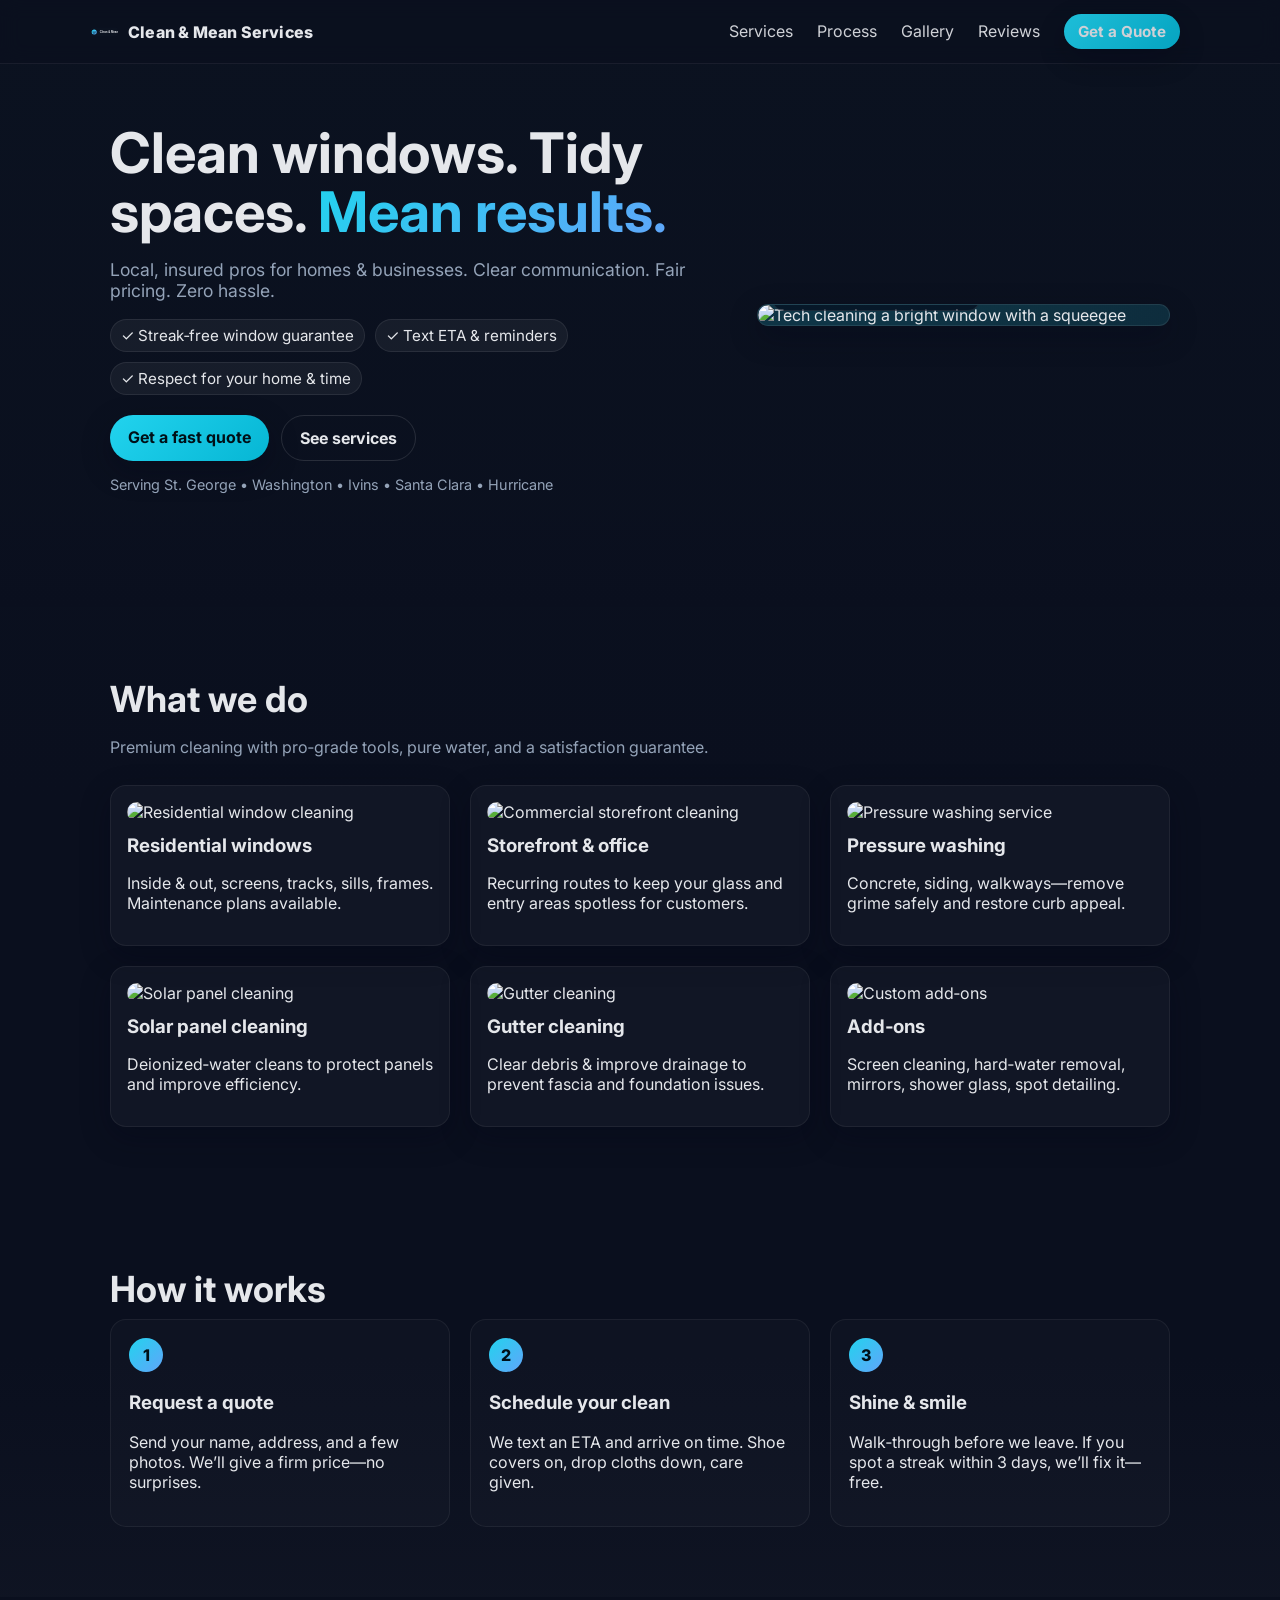
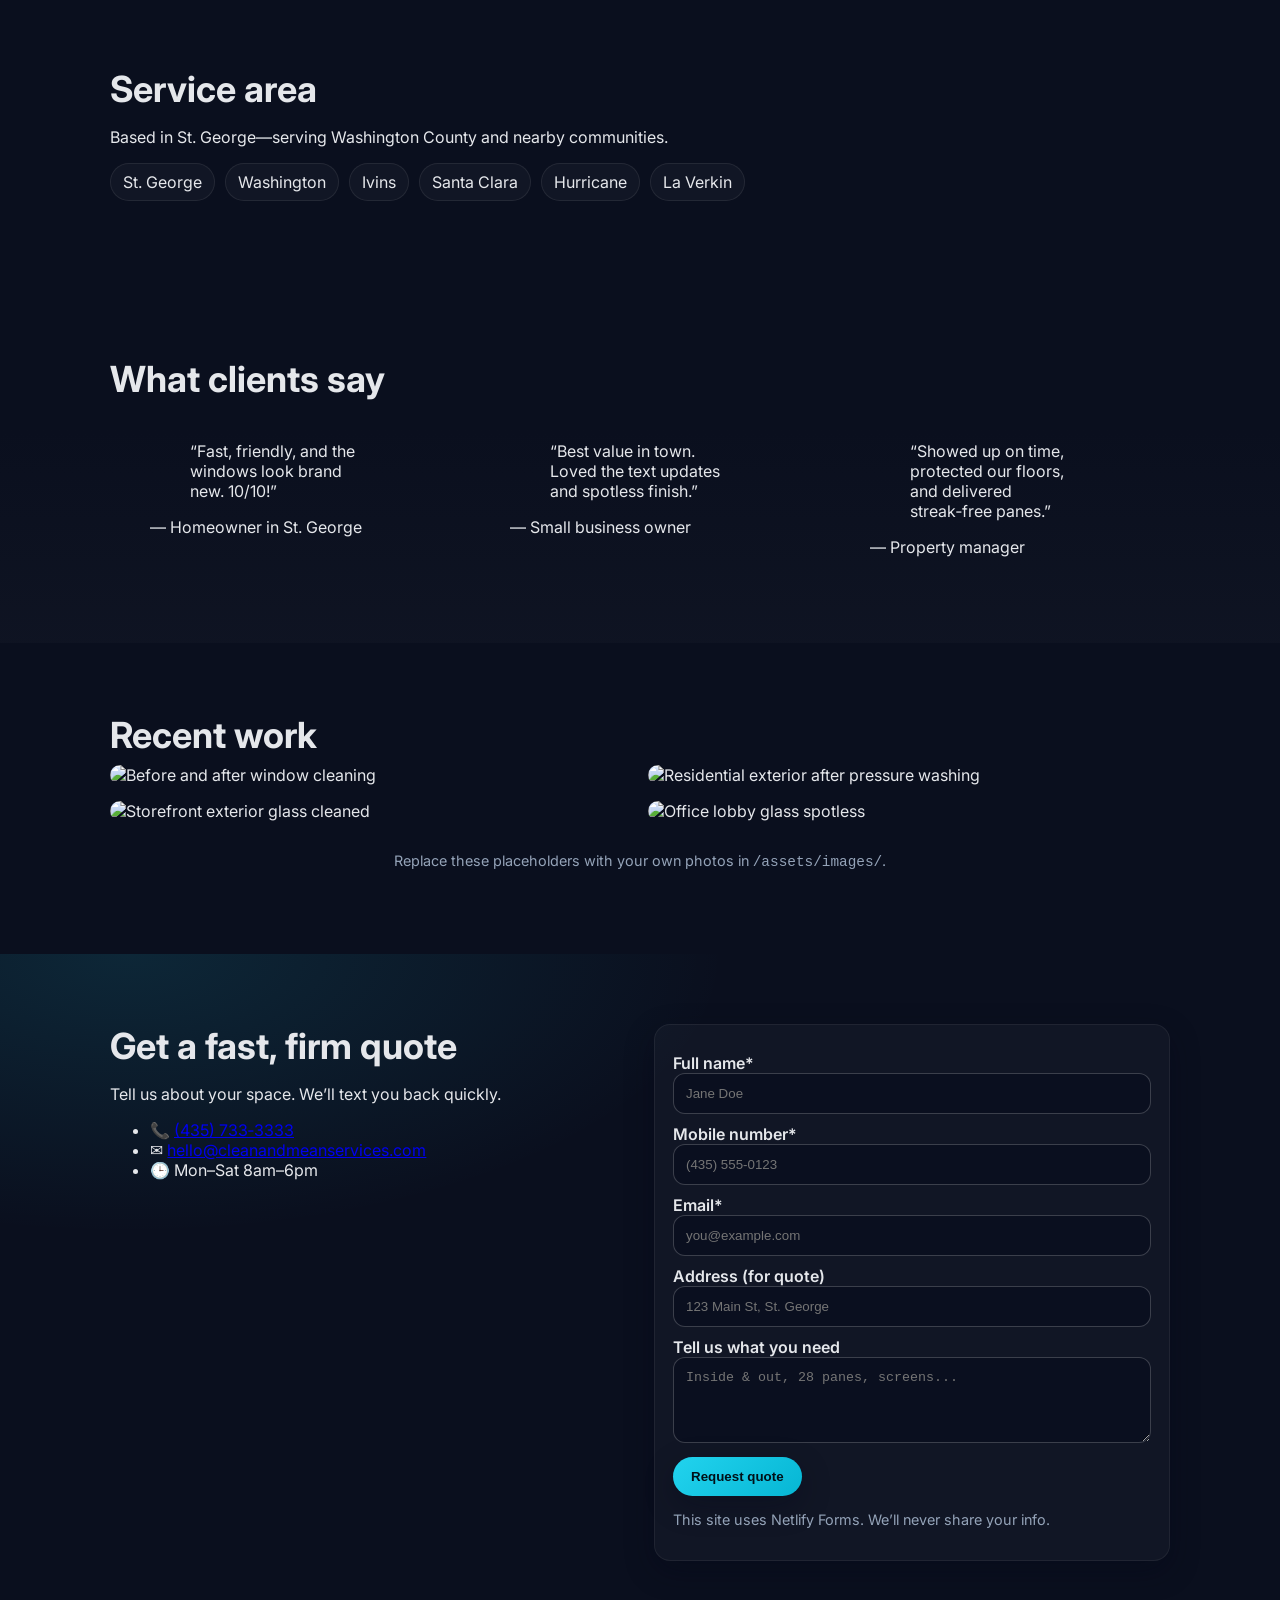
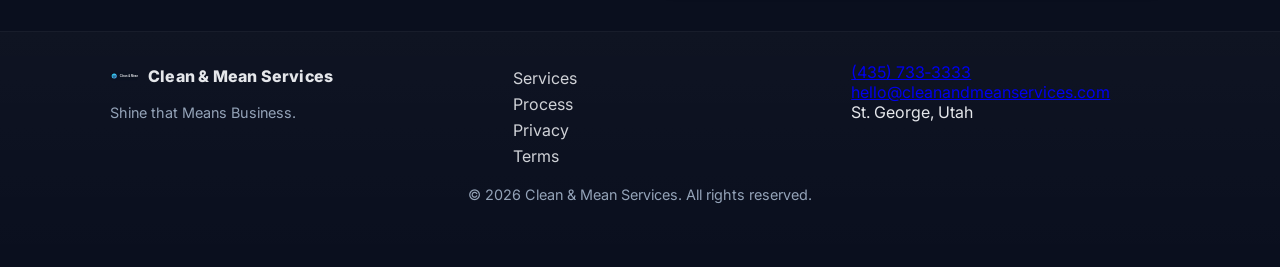
==== index.html @ 38ee3e5b "Add files via upload" ====
<!doctype html>
<html lang="en">
<head>
  <meta charset="utf-8" />
  <meta name="viewport" content="width=device-width, initial-scale=1" />
  <title>Clean &amp; Mean Services — Shine that Means Business</title>
  <meta name="description" content="Premium residential & light commercial cleaning across Southern Utah. Streak‑free windows, tidy spaces, and pro service.">
  <link rel="icon" href="/assets/images/favicon.svg" type="image/svg+xml">
  <link rel="preconnect" href="https://fonts.googleapis.com">
  <link rel="preconnect" href="https://fonts.gstatic.com" crossorigin>
  <link href="https://fonts.googleapis.com/css2?family=Inter:wght@300;400;600;700;800&display=swap" rel="stylesheet">
  <link rel="stylesheet" href="/assets/styles.css">
  <script defer src="/assets/scripts.js"></script>
  <script defer src="https://identity.netlify.com/v1/netlify-identity-widget.js"></script>
</head>
<body>
  <header class="site-header">
    <div class="container nav">
      <a class="brand" href="/"><img class="logo" src="/assets/images/logo.svg" alt="Clean &amp; Mean logo"/>Clean &amp; Mean Services</a>
      <nav>
        <a href="#services">Services</a>
        <a href="#process">Process</a>
        <a href="#gallery">Gallery</a>
        <a href="#reviews">Reviews</a>
        <a class="btn small" href="#contact">Get a Quote</a>
      </nav>
    </div>
  </header>

  <section class="hero">
    <div class="container grid hero-grid">
      <div class="hero-copy">
        <h1>Clean windows. Tidy spaces. <span class="accent">Mean results.</span></h1>
        <p class="sub">Local, insured pros for homes & businesses. Clear communication. Fair pricing. Zero hassle.</p>
        <ul class="badges">
          <li>✓ Streak‑free window guarantee</li>
          <li>✓ Text ETA & reminders</li>
          <li>✓ Respect for your home & time</li>
        </ul>
        <div class="cta-row">
          <a class="btn" href="#contact">Get a fast quote</a>
          <a class="btn ghost" href="#services">See services</a>
        </div>
        <p class="tiny">Serving St. George • Washington • Ivins • Santa Clara • Hurricane</p>
      </div>
      <div class="hero-media">
        <div class="glass-card">
          <img src="/assets/images/hero.jpg" alt="Tech cleaning a bright window with a squeegee">
          <div class="glass-card__label">Shine that means business.</div>
        </div>
      </div>
    </div>
    <div class="wave"></div>
  </section>

  <section id="services" class="section">
    <div class="container">
      <h2>What we do</h2>
      <p class="lead">Premium cleaning with pro‑grade tools, pure water, and a satisfaction guarantee.</p>
      <div class="cards grid-3">
        <article class="card">
          <img src="/assets/images/service-residential.jpg" alt="Residential window cleaning">
          <h3>Residential windows</h3>
          <p>Inside & out, screens, tracks, sills, frames. Maintenance plans available.</p>
        </article>
        <article class="card">
          <img src="/assets/images/service-commercial.jpg" alt="Commercial storefront cleaning">
          <h3>Storefront & office</h3>
          <p>Recurring routes to keep your glass and entry areas spotless for customers.</p>
        </article>
        <article class="card">
          <img src="/assets/images/service-powerwash.jpg" alt="Pressure washing service">
          <h3>Pressure washing</h3>
          <p>Concrete, siding, walkways—remove grime safely and restore curb appeal.</p>
        </article>
        <article class="card">
          <img src="/assets/images/service-solar.jpg" alt="Solar panel cleaning">
          <h3>Solar panel cleaning</h3>
          <p>Deionized‑water cleans to protect panels and improve efficiency.</p>
        </article>
        <article class="card">
          <img src="/assets/images/service-gutters.jpg" alt="Gutter cleaning">
          <h3>Gutter cleaning</h3>
          <p>Clear debris & improve drainage to prevent fascia and foundation issues.</p>
        </article>
        <article class="card">
          <img src="/assets/images/service-residential.jpg" alt="Custom add‑ons">
          <h3>Add‑ons</h3>
          <p>Screen cleaning, hard‑water removal, mirrors, shower glass, spot detailing.</p>
        </article>
      </div>
    </div>
  </section>

  <section id="process" class="section muted">
    <div class="container">
      <h2>How it works</h2>
      <div class="steps">
        <div class="step">
          <div class="num">1</div>
          <h3>Request a quote</h3>
          <p>Send your name, address, and a few photos. We’ll give a firm price—no surprises.</p>
        </div>
        <div class="step">
          <div class="num">2</div>
          <h3>Schedule your clean</h3>
          <p>We text an ETA and arrive on time. Shoe covers on, drop cloths down, care given.</p>
        </div>
        <div class="step">
          <div class="num">3</div>
          <h3>Shine & smile</h3>
          <p>Walk‑through before we leave. If you spot a streak within 3 days, we’ll fix it—free.</p>
        </div>
      </div>
    </div>
  </section>

  <section id="service-area" class="section">
    <div class="container">
      <h2>Service area</h2>
      <p>Based in St. George—serving Washington County and nearby communities.</p>
      <ul class="chips">
        <li>St. George</li><li>Washington</li><li>Ivins</li><li>Santa Clara</li><li>Hurricane</li><li>La Verkin</li>
      </ul>
    </div>
  </section>

  <section id="reviews" class="section muted">
    <div class="container">
      <h2>What clients say</h2>
      <div class="quotes grid-3">
        <figure class="quote">
          <blockquote>“Fast, friendly, and the windows look brand new. 10/10!”</blockquote>
          <figcaption>— Homeowner in St. George</figcaption>
        </figure>
        <figure class="quote">
          <blockquote>“Best value in town. Loved the text updates and spotless finish.”</blockquote>
          <figcaption>— Small business owner</figcaption>
        </figure>
        <figure class="quote">
          <blockquote>“Showed up on time, protected our floors, and delivered streak‑free panes.”</blockquote>
          <figcaption>— Property manager</figcaption>
        </figure>
      </div>
    </div>
  </section>

  <section id="gallery" class="section">
    <div class="container">
      <h2>Recent work</h2>
      <div class="masonry">
        <img src="/assets/images/gallery-1.jpg" alt="Before and after window cleaning"/>
        <img src="/assets/images/gallery-2.jpg" alt="Storefront exterior glass cleaned"/>
        <img src="/assets/images/gallery-3.jpg" alt="Residential exterior after pressure washing"/>
        <img src="/assets/images/gallery-4.jpg" alt="Office lobby glass spotless"/>
      </div>
      <p class="tiny center">Replace these placeholders with your own photos in <code>/assets/images/</code>.</p>
    </div>
  </section>

  <section id="contact" class="section cta">
    <div class="container grid contact-grid">
      <div>
        <h2>Get a fast, firm quote</h2>
        <p>Tell us about your space. We’ll text you back quickly.</p>
        <ul class="contact-list">
          <li>📞 <a href="tel:+14357333333">(435) 733‑3333</a></li>
          <li>✉️ <a href="mailto:hello@cleanandmeanservices.com">hello@cleanandmeanservices.com</a></li>
          <li>🕒 Mon–Sat 8am–6pm</li>
        </ul>
      </div>

      <form name="Quote Request" method="POST" data-netlify="true" netlify-honeypot="bot-field" class="form-card">
        <input type="hidden" name="form-name" value="Quote Request">
        <p class="hidden">
          <label>Don’t fill this out: <input name="bot-field" /></label>
        </p>
        <label>Full name*
          <input required name="name" type="text" placeholder="Jane Doe" />
        </label>
        <label>Mobile number*
          <input required name="phone" type="tel" placeholder="(435) 555‑0123" />
        </label>
        <label>Email*
          <input required name="email" type="email" placeholder="you@example.com" />
        </label>
        <label>Address (for quote)
          <input name="address" type="text" placeholder="123 Main St, St. George" />
        </label>
        <label>Tell us what you need
          <textarea name="message" rows="4" placeholder="Inside & out, 28 panes, screens..."></textarea>
        </label>
        <button class="btn" type="submit">Request quote</button>
        <p class="tiny">This site uses Netlify Forms. We’ll never share your info.</p>
      </form>
    </div>
  </section>

  <footer class="site-footer">
    <div class="container">
      <div class="footer-grid">
        <div>
          <a class="brand footer" href="/"><img class="logo" src="/assets/images/logo.svg" alt="">Clean &amp; Mean Services</a>
          <p class="tiny">Shine that Means Business.</p>
        </div>
        <nav class="footer-nav">
          <a href="#services">Services</a>
          <a href="#process">Process</a>
          <a href="/privacy.html">Privacy</a>
          <a href="/terms.html">Terms</a>
        </nav>
        <div class="footer-contact">
          <a href="tel:+14357333333">(435) 733‑3333</a><br>
          <a href="mailto:hello@cleanandmeanservices.com">hello@cleanandmeanservices.com</a><br>
          <span>St. George, Utah</span>
        </div>
      </div>
      <p class="tiny center">© <span id="year"></span> Clean &amp; Mean Services. All rights reserved.</p>
    </div>
  </footer>
</body>
</html>
---- assets/styles.css ----
/* Modern, responsive site styles */
:root{
  --bg:#0f172a; /* slate-900 */
  --panel:#111827; /* gray-900 */
  --text:#e5e7eb; /* gray-200 */
  --muted:#94a3b8; /* slate-400 */
  --brand:#22d3ee; /* cyan-400 */
  --brand-2:#06b6d4; /* cyan-500 */
  --surface:#0b1220;
  --card:#0d1424;
  --shadow: 0 10px 30px rgba(2,8,23,.3);
}

*{box-sizing:border-box}
html,body{margin:0;padding:0;font-family:Inter,system-ui,-apple-system,Segoe UI,Roboto,Arial,sans-serif;color:var(--text);background:linear-gradient(180deg,var(--surface),#0a0f1e 800px)}
img{max-width:100%;display:block;border-radius:14px}
.container{max-width:1100px;margin:0 auto;padding:0 20px}

.site-header{position:sticky;top:0;background:rgba(10,15,30,.6);backdrop-filter: blur(10px);border-bottom:1px solid rgba(255,255,255,.06);z-index:20}
.nav{display:flex;align-items:center;justify-content:space-between;gap:20px;padding:14px 0}
.brand{display:flex;align-items:center;gap:10px;font-weight:800;letter-spacing:.2px;text-decoration:none;color:var(--text)}
.brand .logo{width:28px;height:28px}
.nav nav a{margin:0 10px;text-decoration:none;color:var(--text);opacity:.9}
.nav nav a:hover{opacity:1}
.btn{display:inline-block;padding:12px 18px;border-radius:999px;background:linear-gradient(135deg,var(--brand),var(--brand-2));color:#001018;font-weight:700;text-decoration:none;box-shadow:var(--shadow);border:0;cursor:pointer}
.btn.small{padding:8px 14px;font-size:.95rem}
.btn.ghost{background:transparent;border:1px solid rgba(255,255,255,.12);color:var(--text);box-shadow:none}

.hero{padding:60px 0 0;position:relative;overflow:hidden}
.hero-grid{display:grid;grid-template-columns:1.2fr .8fr;align-items:center;gap:28px}
.hero h1{font-size:clamp(32px,6vw,56px);line-height:1.05;margin:0 0 10px}
.accent{background:linear-gradient(135deg,var(--brand),#60a5fa);-webkit-background-clip:text;background-clip:text;color:transparent}
.sub{color:var(--muted);font-size:1.1rem}
.badges{list-style:none;padding:0;margin:18px 0;display:flex;flex-wrap:wrap;gap:10px}
.badges li{background:rgba(255,255,255,.05);border:1px solid rgba(255,255,255,.08);padding:6px 10px;border-radius:999px;font-size:.95rem}
.cta-row{display:flex;gap:12px;margin:20px 0 6px}
.tiny{font-size:.9rem;color:var(--muted)}
.center{text-align:center}
.hero-media .glass-card{position:relative;border-radius:18px;overflow:hidden;box-shadow:var(--shadow);border:1px solid rgba(255,255,255,.08);background:radial-gradient(1200px 400px at 20% -20%, rgba(34,211,238,.2), transparent)}
.glass-card__label{position:absolute;left:14px;bottom:14px;background:rgba(2,6,23,.6);border:1px solid rgba(255,255,255,.08);padding:8px 10px;border-radius:12px;font-size:.9rem}
.wave{height:100px;background:linear-gradient(180deg, rgba(10,15,30,0), rgba(10,15,30,1));}

.section{padding:70px 0}
.section.muted{background:linear-gradient(180deg,#0a0f1e 0,#0a0f1e 40%,rgba(255,255,255,.02))}
.section h2{font-size:clamp(26px,3.5vw,36px);margin:0 0 8px}
.lead{color:var(--muted);margin-bottom:28px}

.grid-3{display:grid;grid-template-columns:repeat(3,minmax(0,1fr));gap:20px}
.card{background:rgba(255,255,255,.03);border:1px solid rgba(255,255,255,.06);padding:16px;border-radius:16px;box-shadow:var(--shadow)}
.card h3{margin:12px 0 6px}

.steps{display:grid;grid-template-columns:repeat(3,1fr);gap:20px}
.step{background:rgba(255,255,255,.02);border:1px solid rgba(255,255,255,.06);padding:18px;border-radius:16px}
.num{width:34px;height:34px;border-radius:50%;display:grid;place-items:center;background:linear-gradient(135deg,var(--brand),#60a5fa);color:#001018;font-weight:800;margin-bottom:10px}

.chips{display:flex;flex-wrap:wrap;gap:10px;list-style:none;padding:0}
.chips li{border:1px solid rgba(255,255,255,.08);padding:8px 12px;border-radius:999px;background:rgba(255,255,255,.03)}

.masonry{columns:2;column-gap:16px}
.masonry img{break-inside:avoid;margin:0 0 16px}

.section.cta{background:radial-gradient(600px 280px at 10% 0, rgba(34,211,238,.12), transparent)}
.contact-grid{display:grid;grid-template-columns:1fr 1fr;align-items:start;gap:28px}
.form-card{background:rgba(255,255,255,.03);border:1px solid rgba(255,255,255,.06);padding:18px;border-radius:16px;box-shadow:var(--shadow)}
label{display:block;font-weight:600;margin:10px 0}
input,textarea{width:100%;padding:12px;border-radius:12px;border:1px solid rgba(255,255,255,.2);background:rgba(2,6,23,.4);color:var(--text)}
.hidden{display:none}

.site-footer{border-top:1px solid rgba(255,255,255,.06);padding:30px 0 50px;background:linear-gradient(180deg, rgba(255,255,255,.02), rgba(255,255,255,.0))}
.footer-grid{display:grid;grid-template-columns:1.2fr 1fr 1fr;gap:20px;align-items:start}
.footer-nav a{display:block;margin:6px 0;color:var(--text);text-decoration:none;opacity:.9}
.footer-nav a:hover{opacity:1}

@media (max-width: 900px){
  .hero-grid{grid-template-columns:1fr}
  .grid-3{grid-template-columns:1fr}
  .steps{grid-template-columns:1fr}
  .contact-grid{grid-template-columns:1fr}
  .masonry{columns:1}
}
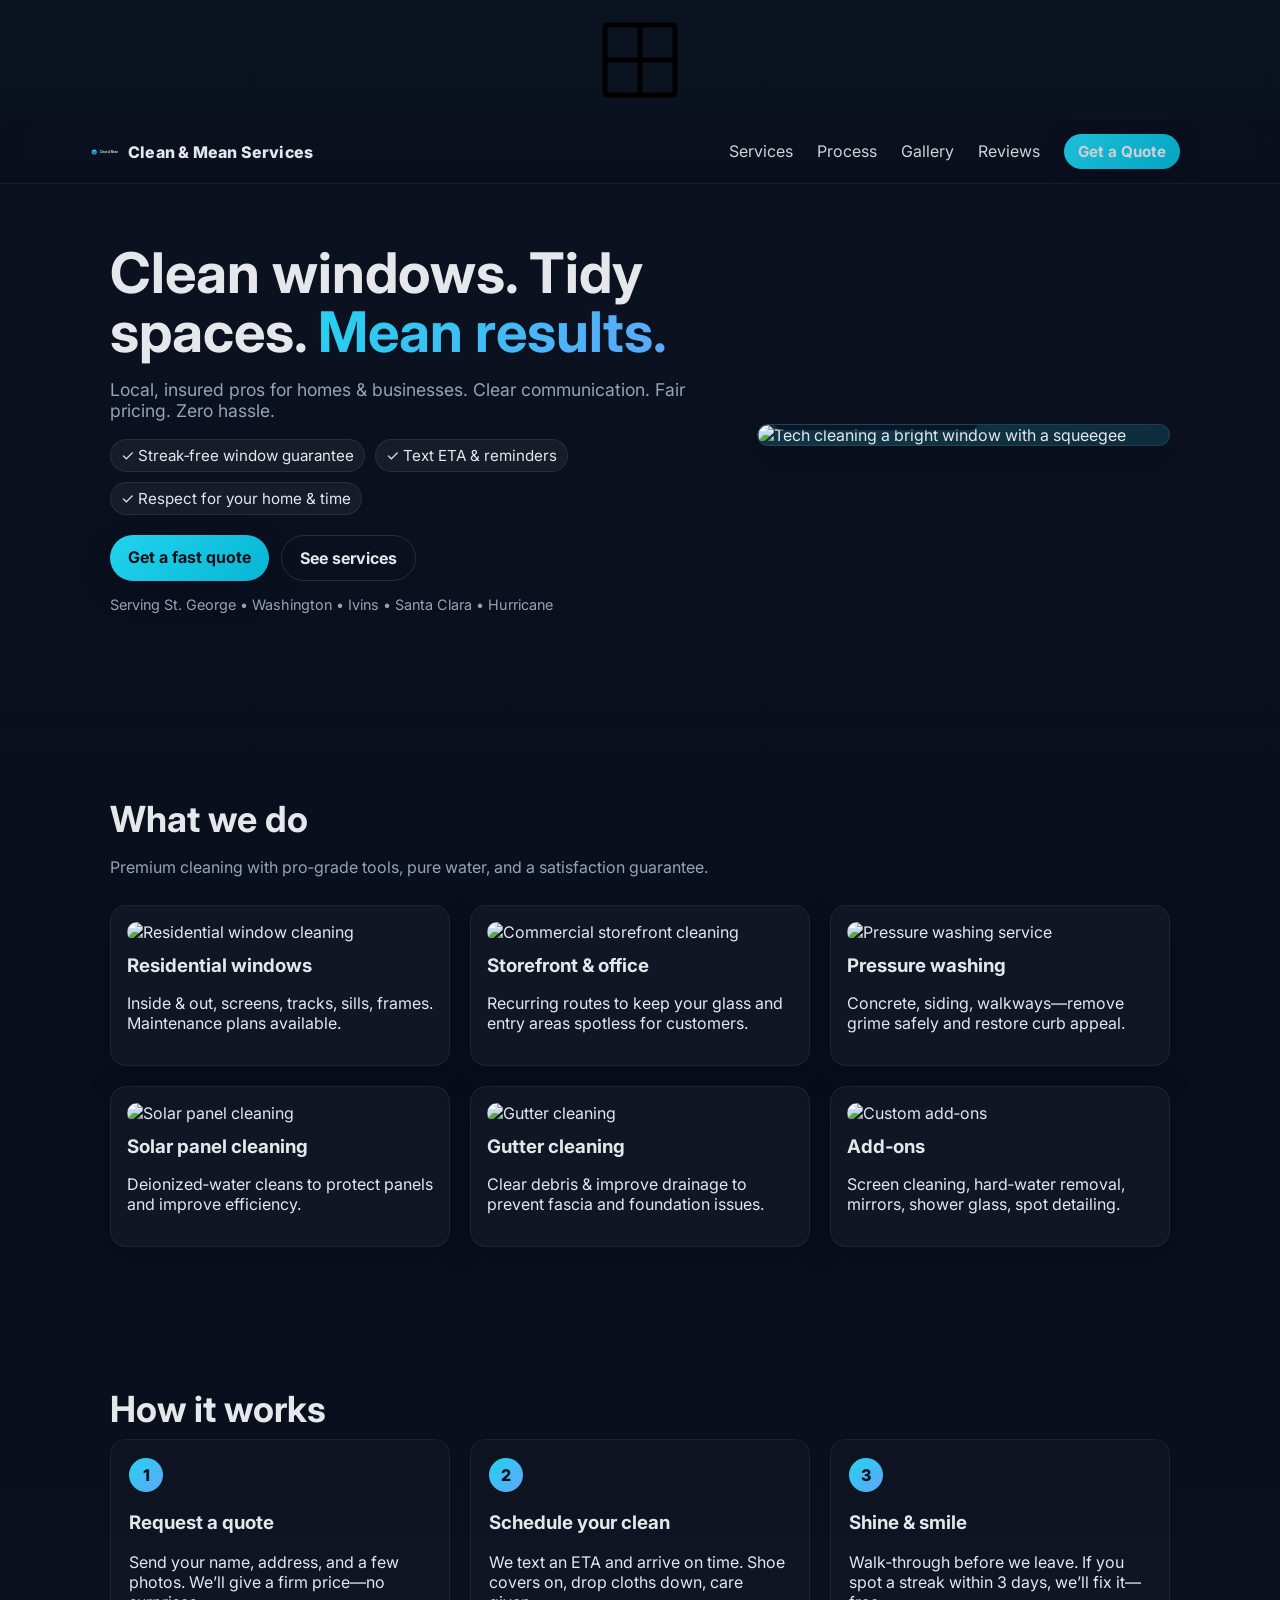
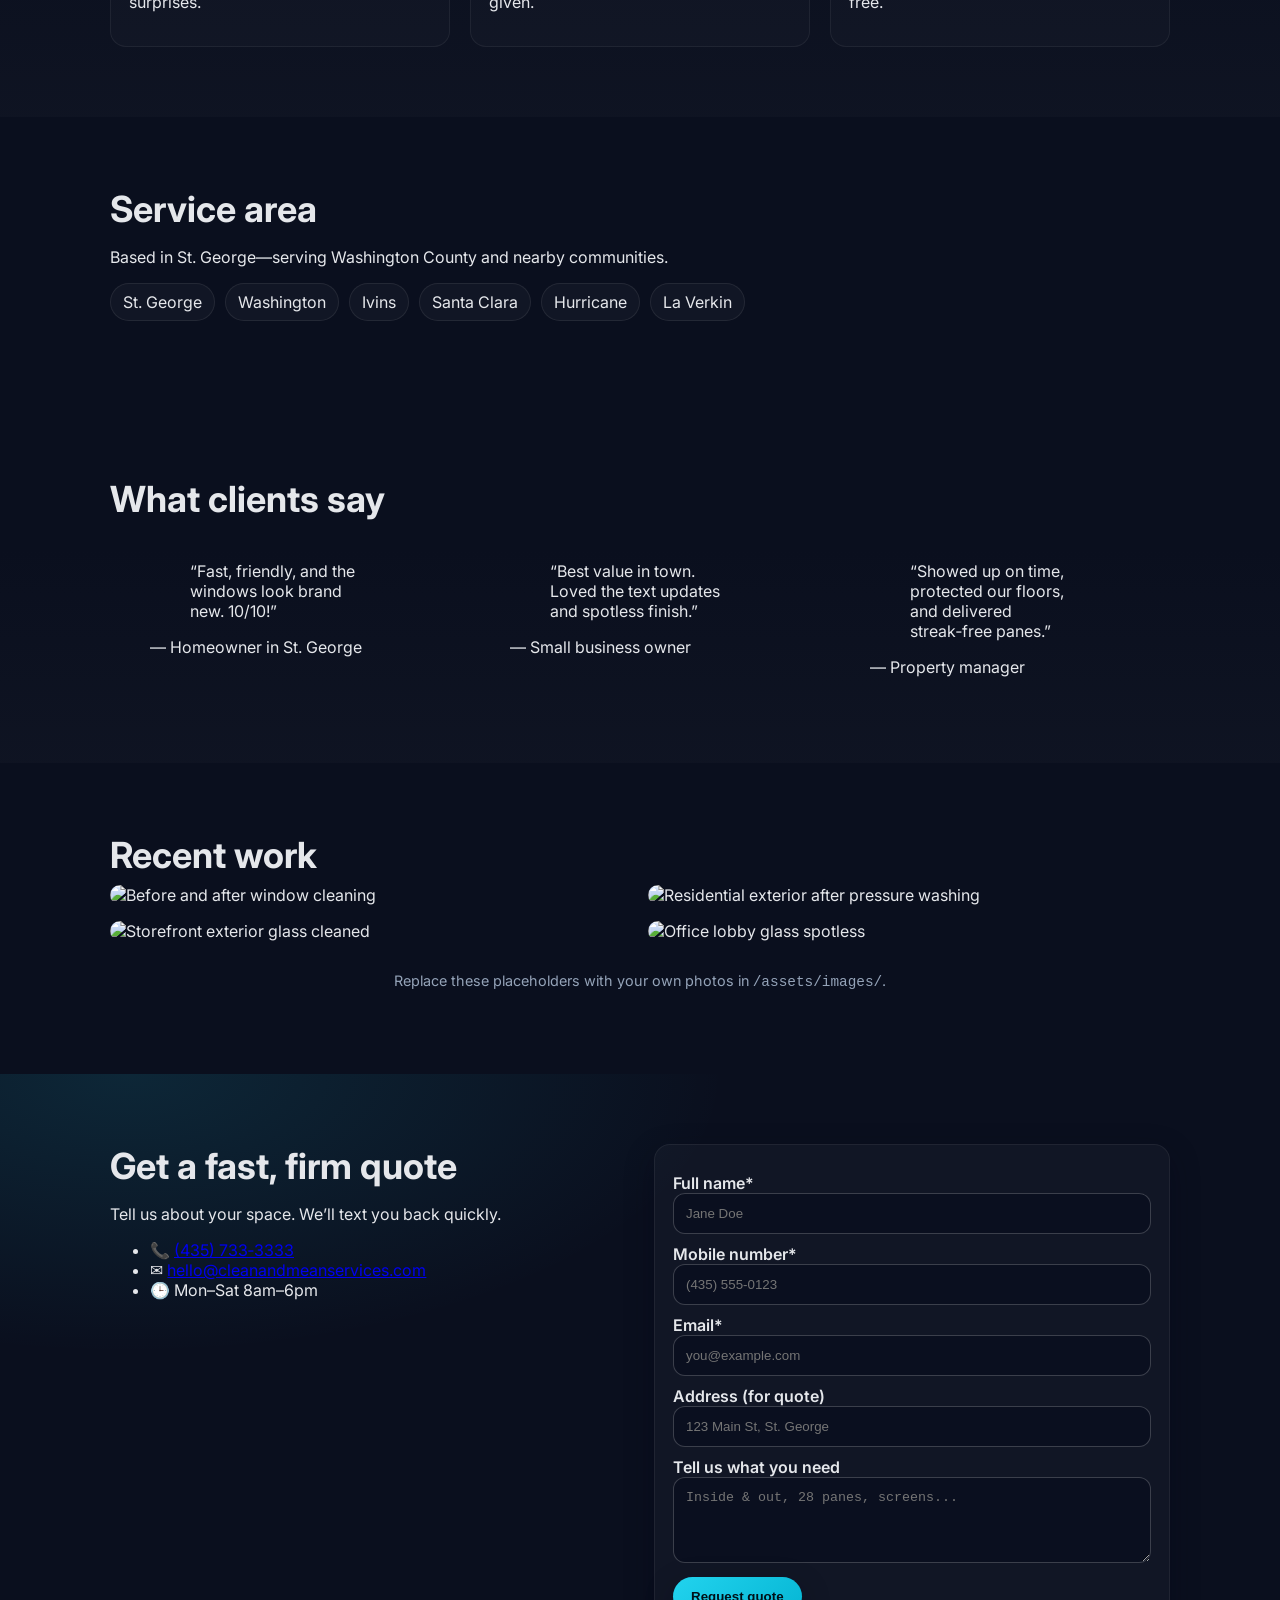
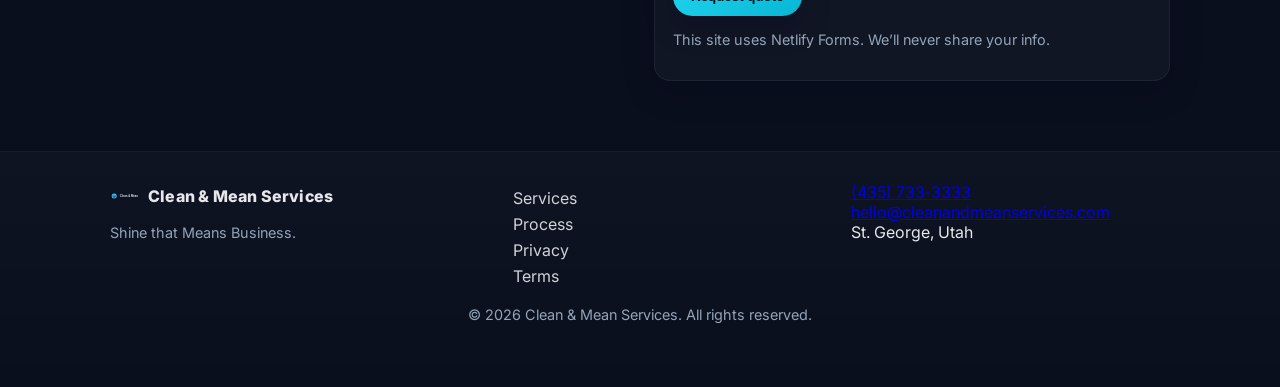
==== commit 6b8f6a61: "Add window graphic to site top" ====
--- a/index.html
+++ b/index.html
@@ -14,6 +14,9 @@
   <script defer src="https://identity.netlify.com/v1/netlify-identity-widget.js"></script>
 </head>
 <body>
+  <div class="top-graphic">
+    <img src="/assets/images/window.svg" alt="Stylized window graphic" />
+  </div>
   <header class="site-header">
     <div class="container nav">
       <a class="brand" href="/"><img class="logo" src="/assets/images/logo.svg" alt="Clean &amp; Mean logo"/>Clean &amp; Mean Services</a>
--- a/assets/styles.css
+++ b/assets/styles.css
@@ -15,6 +15,8 @@
 html,body{margin:0;padding:0;font-family:Inter,system-ui,-apple-system,Segoe UI,Roboto,Arial,sans-serif;color:var(--text);background:linear-gradient(180deg,var(--surface),#0a0f1e 800px)}
 img{max-width:100%;display:block;border-radius:14px}
 .container{max-width:1100px;margin:0 auto;padding:0 20px}
+.top-graphic{color:var(--brand);text-align:center;padding:20px 0}
+.top-graphic img{width:80px;margin:0 auto}
 
 .site-header{position:sticky;top:0;background:rgba(10,15,30,.6);backdrop-filter: blur(10px);border-bottom:1px solid rgba(255,255,255,.06);z-index:20}
 .nav{display:flex;align-items:center;justify-content:space-between;gap:20px;padding:14px 0}
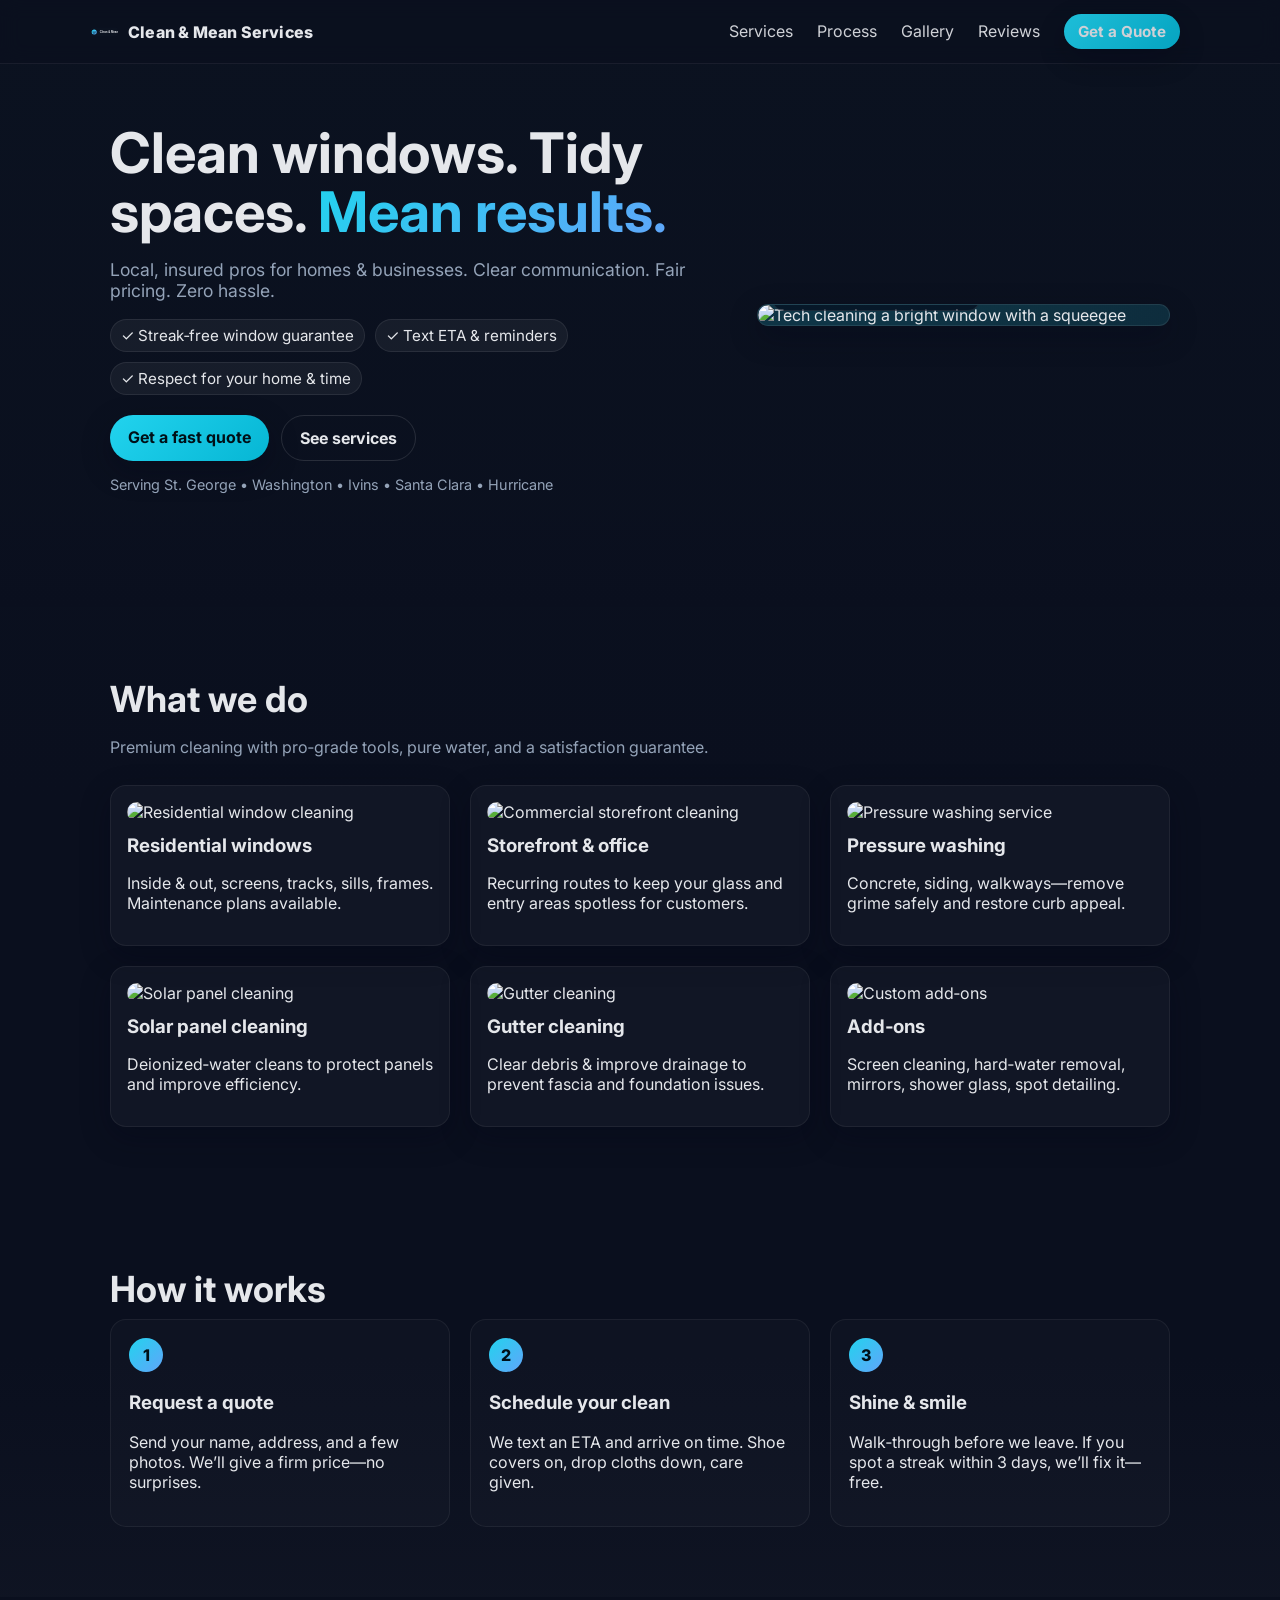
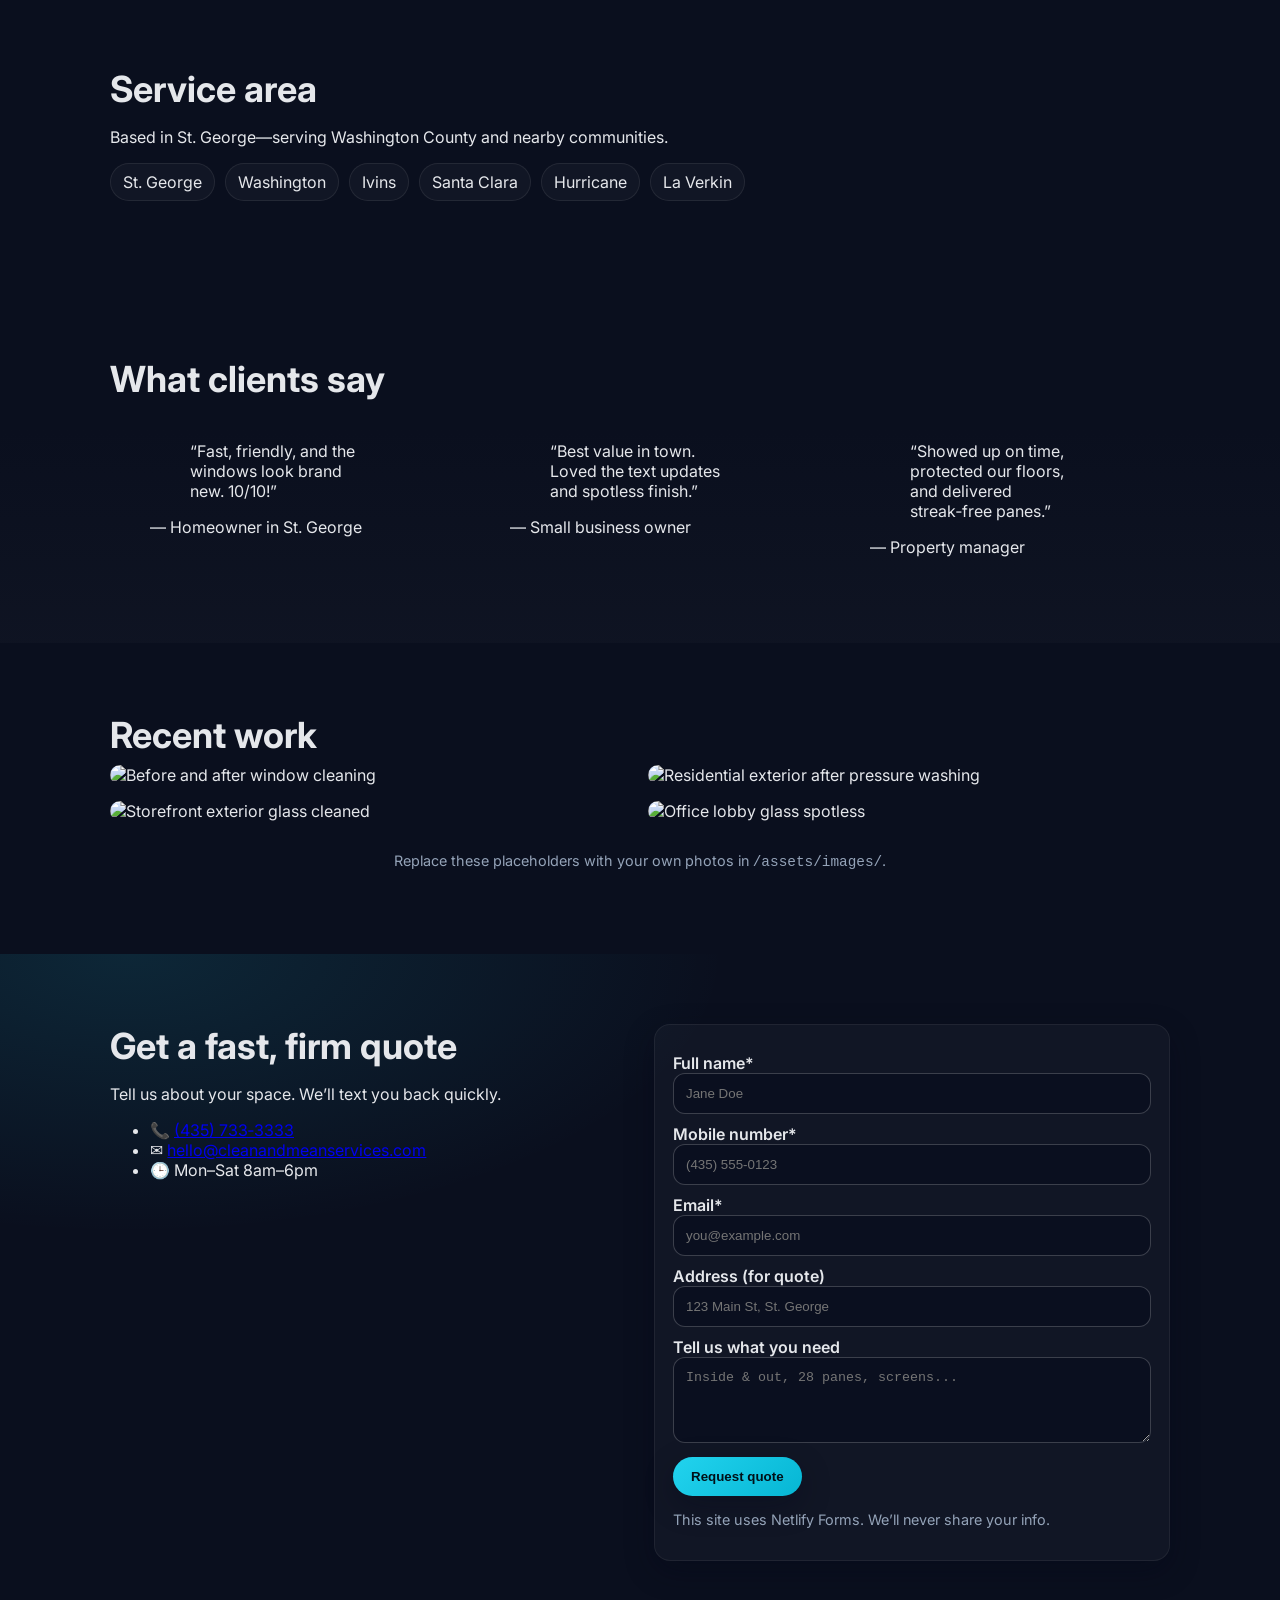
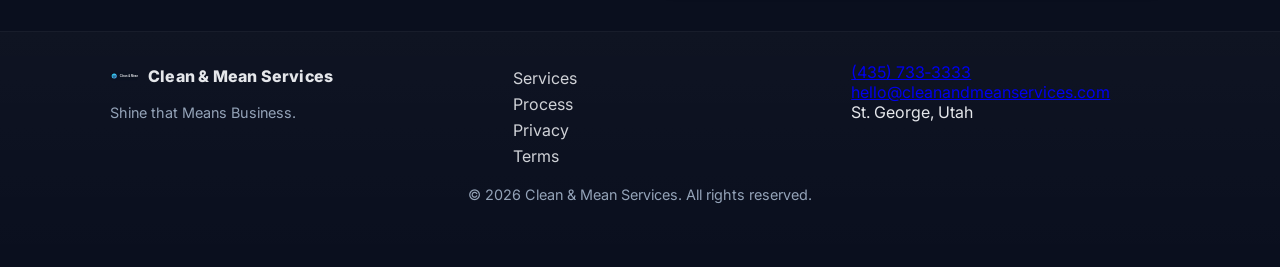
==== commit 9b11e833: "Remove top vector graphic" ====
--- a/index.html
+++ b/index.html
@@ -14,9 +14,6 @@
   <script defer src="https://identity.netlify.com/v1/netlify-identity-widget.js"></script>
 </head>
 <body>
-  <div class="top-graphic">
-    <img src="/assets/images/window.svg" alt="Stylized window graphic" />
-  </div>
   <header class="site-header">
     <div class="container nav">
       <a class="brand" href="/"><img class="logo" src="/assets/images/logo.svg" alt="Clean &amp; Mean logo"/>Clean &amp; Mean Services</a>
--- a/assets/styles.css
+++ b/assets/styles.css
@@ -15,8 +15,6 @@
 html,body{margin:0;padding:0;font-family:Inter,system-ui,-apple-system,Segoe UI,Roboto,Arial,sans-serif;color:var(--text);background:linear-gradient(180deg,var(--surface),#0a0f1e 800px)}
 img{max-width:100%;display:block;border-radius:14px}
 .container{max-width:1100px;margin:0 auto;padding:0 20px}
-.top-graphic{color:var(--brand);text-align:center;padding:20px 0}
-.top-graphic img{width:80px;margin:0 auto}
 
 .site-header{position:sticky;top:0;background:rgba(10,15,30,.6);backdrop-filter: blur(10px);border-bottom:1px solid rgba(255,255,255,.06);z-index:20}
 .nav{display:flex;align-items:center;justify-content:space-between;gap:20px;padding:14px 0}
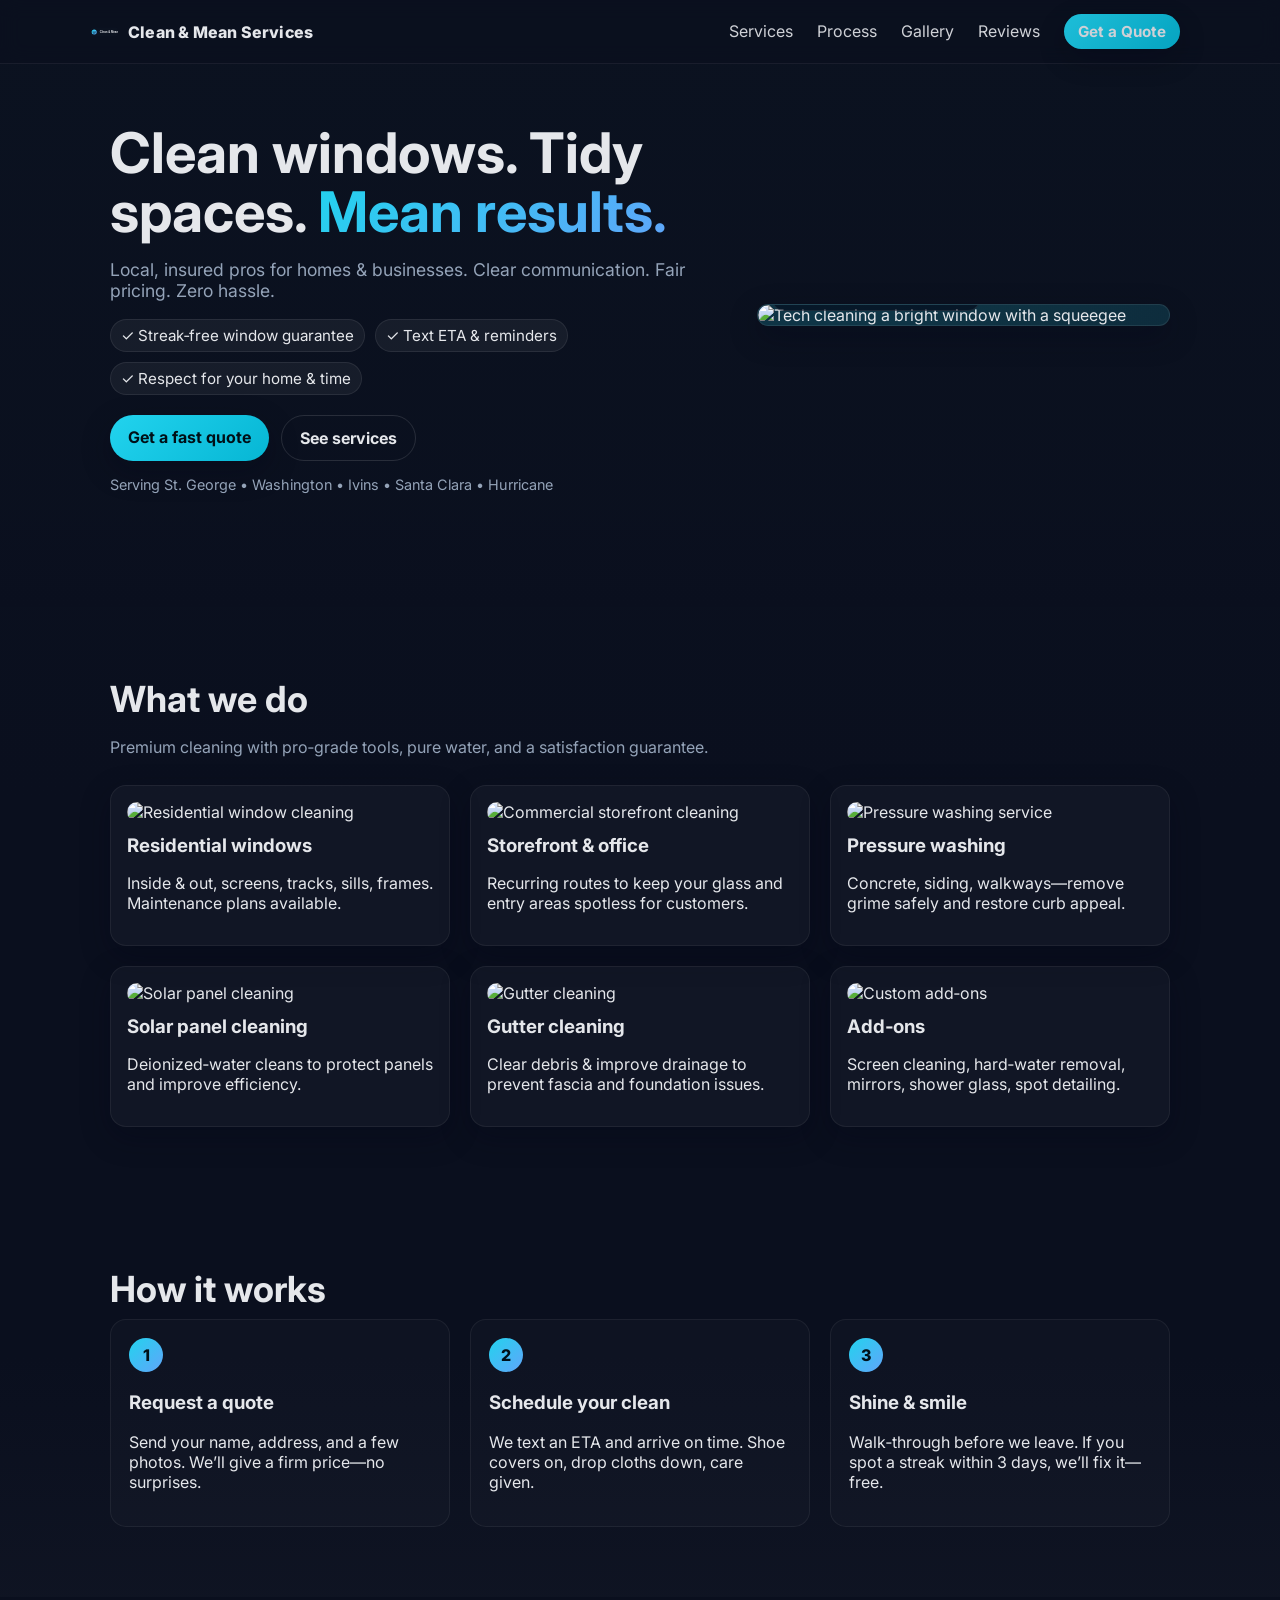
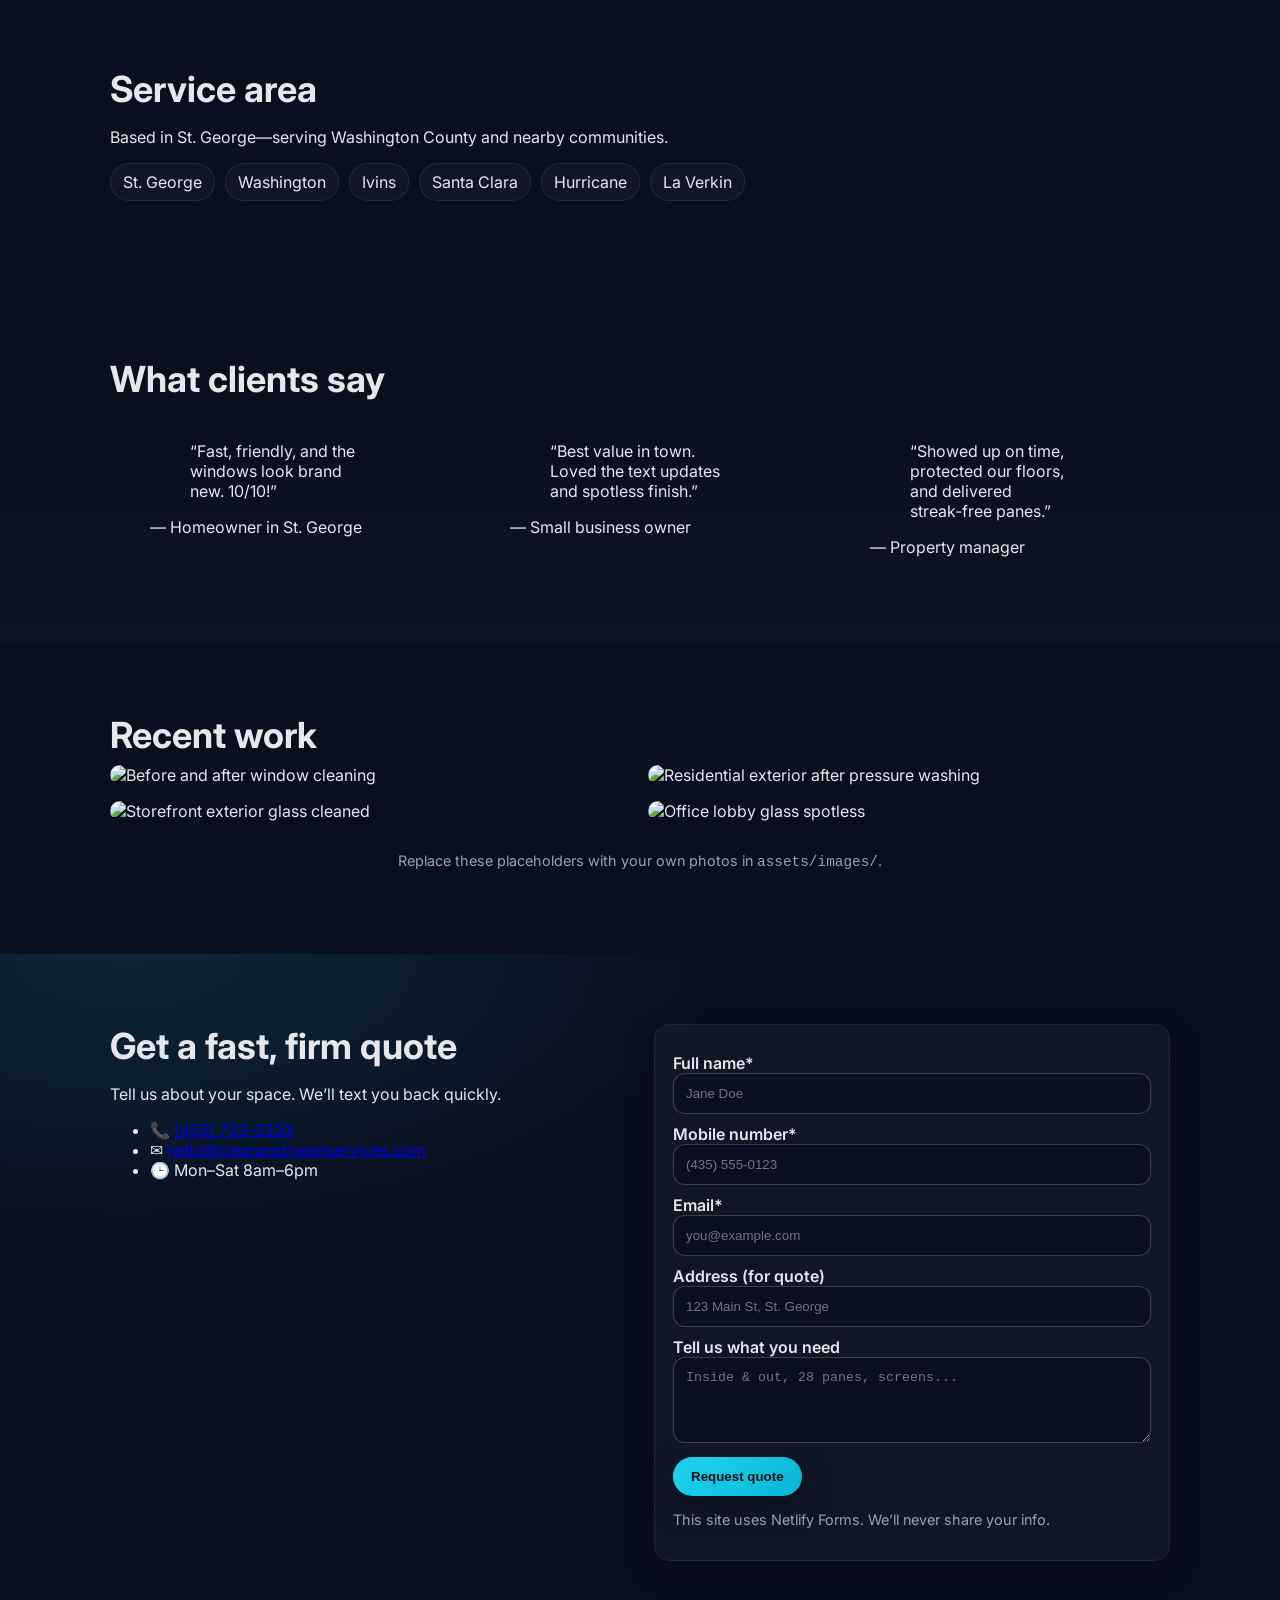
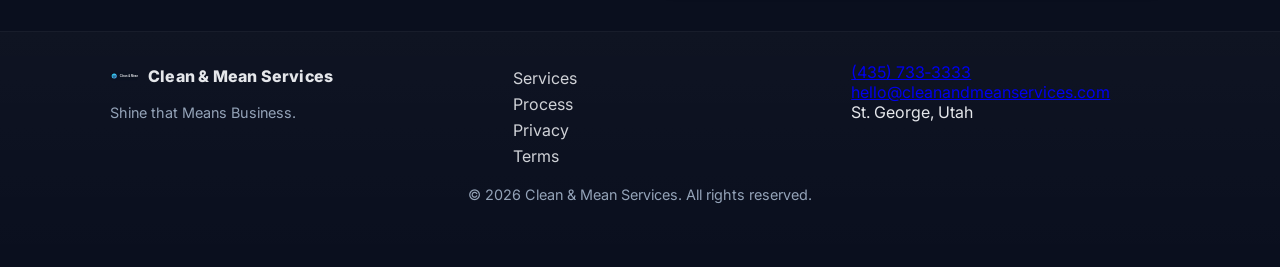
==== commit 7096ba1e: "Use relative asset paths" ====
--- a/index.html
+++ b/index.html
@@ -5,18 +5,18 @@
   <meta name="viewport" content="width=device-width, initial-scale=1" />
   <title>Clean &amp; Mean Services — Shine that Means Business</title>
   <meta name="description" content="Premium residential & light commercial cleaning across Southern Utah. Streak‑free windows, tidy spaces, and pro service.">
-  <link rel="icon" href="/assets/images/favicon.svg" type="image/svg+xml">
+  <link rel="icon" href="assets/images/favicon.svg" type="image/svg+xml">
   <link rel="preconnect" href="https://fonts.googleapis.com">
   <link rel="preconnect" href="https://fonts.gstatic.com" crossorigin>
   <link href="https://fonts.googleapis.com/css2?family=Inter:wght@300;400;600;700;800&display=swap" rel="stylesheet">
-  <link rel="stylesheet" href="/assets/styles.css">
-  <script defer src="/assets/scripts.js"></script>
+  <link rel="stylesheet" href="assets/styles.css">
+  <script defer src="assets/scripts.js"></script>
   <script defer src="https://identity.netlify.com/v1/netlify-identity-widget.js"></script>
 </head>
 <body>
   <header class="site-header">
     <div class="container nav">
-      <a class="brand" href="/"><img class="logo" src="/assets/images/logo.svg" alt="Clean &amp; Mean logo"/>Clean &amp; Mean Services</a>
+      <a class="brand" href="/"><img class="logo" src="assets/images/logo.svg" alt="Clean &amp; Mean logo"/>Clean &amp; Mean Services</a>
       <nav>
         <a href="#services">Services</a>
         <a href="#process">Process</a>
@@ -45,7 +45,7 @@
       </div>
       <div class="hero-media">
         <div class="glass-card">
-          <img src="/assets/images/hero.jpg" alt="Tech cleaning a bright window with a squeegee">
+          <img src="assets/images/hero.jpg" alt="Tech cleaning a bright window with a squeegee">
           <div class="glass-card__label">Shine that means business.</div>
         </div>
       </div>
@@ -59,32 +59,32 @@
       <p class="lead">Premium cleaning with pro‑grade tools, pure water, and a satisfaction guarantee.</p>
       <div class="cards grid-3">
         <article class="card">
-          <img src="/assets/images/service-residential.jpg" alt="Residential window cleaning">
+          <img src="assets/images/service-residential.jpg" alt="Residential window cleaning">
           <h3>Residential windows</h3>
           <p>Inside & out, screens, tracks, sills, frames. Maintenance plans available.</p>
         </article>
         <article class="card">
-          <img src="/assets/images/service-commercial.jpg" alt="Commercial storefront cleaning">
+          <img src="assets/images/service-commercial.jpg" alt="Commercial storefront cleaning">
           <h3>Storefront & office</h3>
           <p>Recurring routes to keep your glass and entry areas spotless for customers.</p>
         </article>
         <article class="card">
-          <img src="/assets/images/service-powerwash.jpg" alt="Pressure washing service">
+          <img src="assets/images/service-powerwash.jpg" alt="Pressure washing service">
           <h3>Pressure washing</h3>
           <p>Concrete, siding, walkways—remove grime safely and restore curb appeal.</p>
         </article>
         <article class="card">
-          <img src="/assets/images/service-solar.jpg" alt="Solar panel cleaning">
+          <img src="assets/images/service-solar.jpg" alt="Solar panel cleaning">
           <h3>Solar panel cleaning</h3>
           <p>Deionized‑water cleans to protect panels and improve efficiency.</p>
         </article>
         <article class="card">
-          <img src="/assets/images/service-gutters.jpg" alt="Gutter cleaning">
+          <img src="assets/images/service-gutters.jpg" alt="Gutter cleaning">
           <h3>Gutter cleaning</h3>
           <p>Clear debris & improve drainage to prevent fascia and foundation issues.</p>
         </article>
         <article class="card">
-          <img src="/assets/images/service-residential.jpg" alt="Custom add‑ons">
+          <img src="assets/images/service-residential.jpg" alt="Custom add‑ons">
           <h3>Add‑ons</h3>
           <p>Screen cleaning, hard‑water removal, mirrors, shower glass, spot detailing.</p>
         </article>
@@ -149,12 +149,12 @@
     <div class="container">
       <h2>Recent work</h2>
       <div class="masonry">
-        <img src="/assets/images/gallery-1.jpg" alt="Before and after window cleaning"/>
-        <img src="/assets/images/gallery-2.jpg" alt="Storefront exterior glass cleaned"/>
-        <img src="/assets/images/gallery-3.jpg" alt="Residential exterior after pressure washing"/>
-        <img src="/assets/images/gallery-4.jpg" alt="Office lobby glass spotless"/>
-      </div>
-      <p class="tiny center">Replace these placeholders with your own photos in <code>/assets/images/</code>.</p>
+        <img src="assets/images/gallery-1.jpg" alt="Before and after window cleaning"/>
+        <img src="assets/images/gallery-2.jpg" alt="Storefront exterior glass cleaned"/>
+        <img src="assets/images/gallery-3.jpg" alt="Residential exterior after pressure washing"/>
+        <img src="assets/images/gallery-4.jpg" alt="Office lobby glass spotless"/>
+      </div>
+      <p class="tiny center">Replace these placeholders with your own photos in <code>assets/images/</code>.</p>
     </div>
   </section>
 
@@ -200,7 +200,7 @@
     <div class="container">
       <div class="footer-grid">
         <div>
-          <a class="brand footer" href="/"><img class="logo" src="/assets/images/logo.svg" alt="">Clean &amp; Mean Services</a>
+          <a class="brand footer" href="/"><img class="logo" src="assets/images/logo.svg" alt="">Clean &amp; Mean Services</a>
           <p class="tiny">Shine that Means Business.</p>
         </div>
         <nav class="footer-nav">
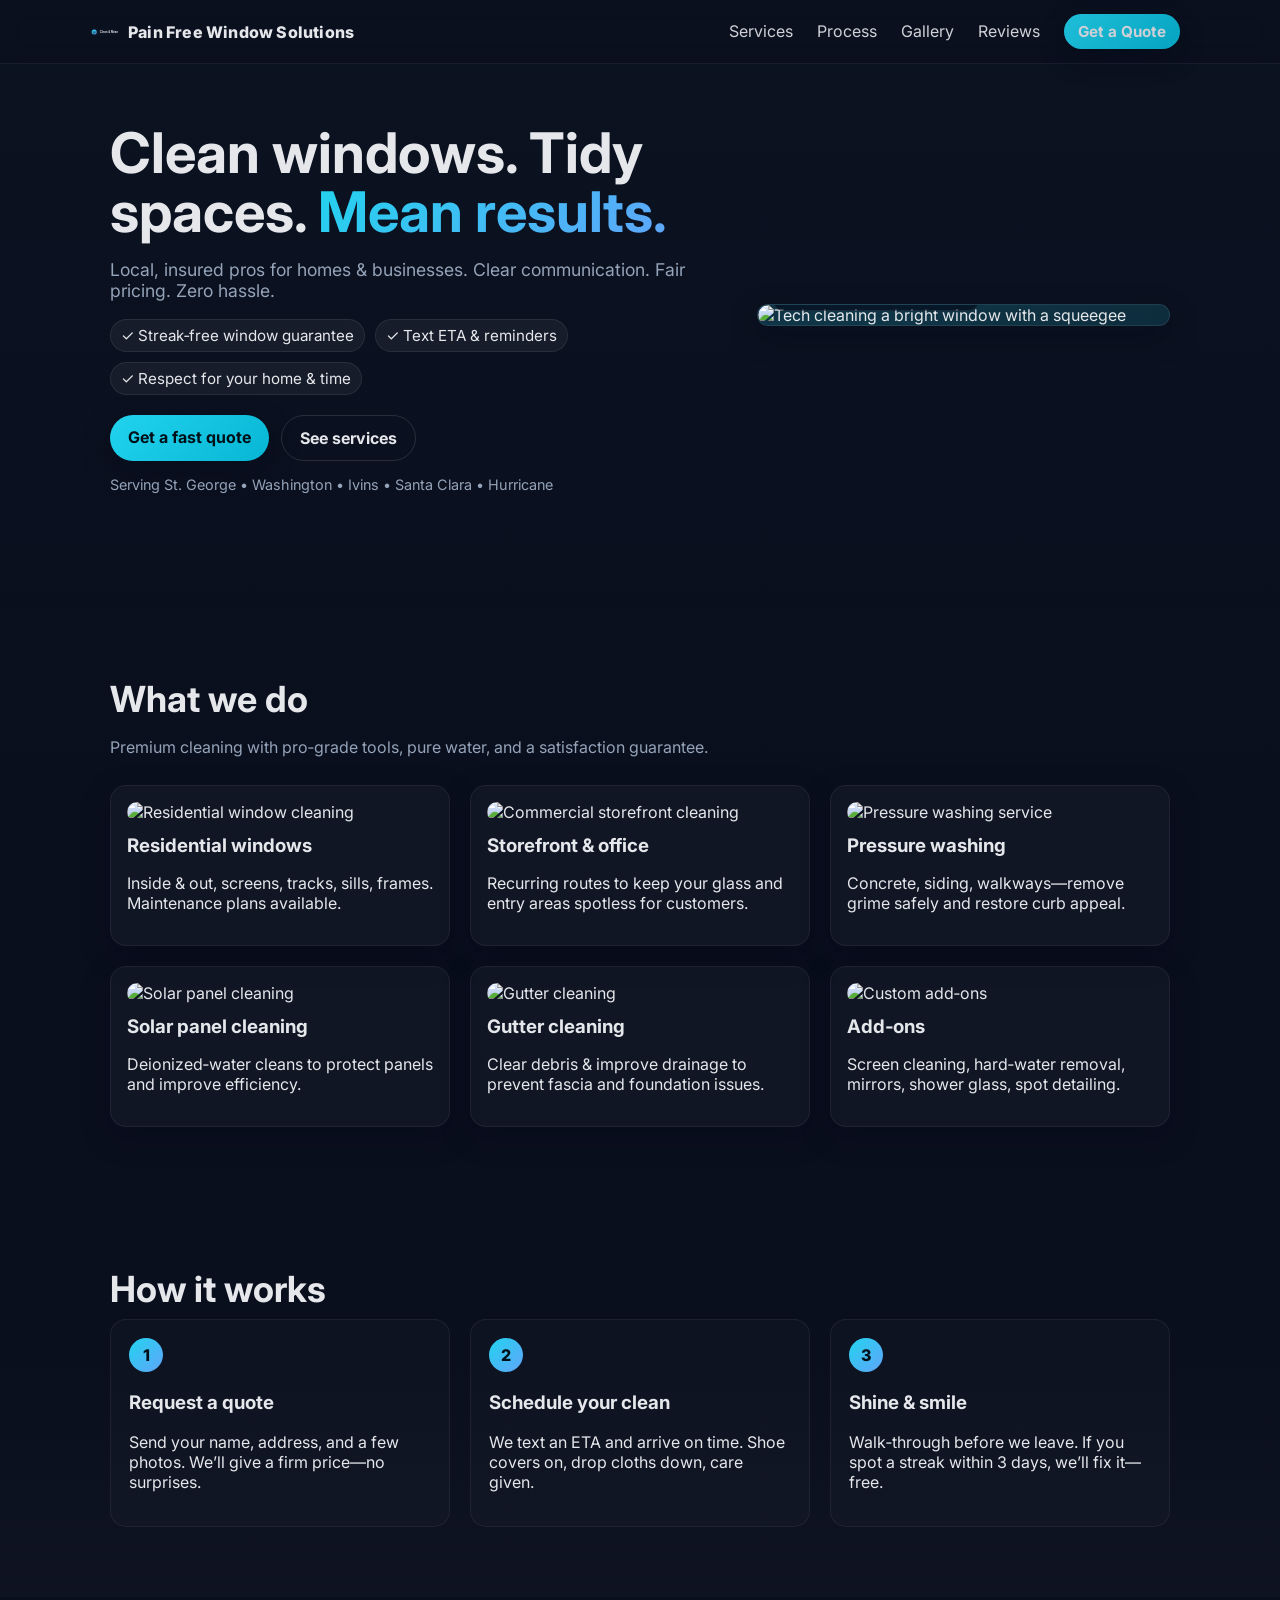
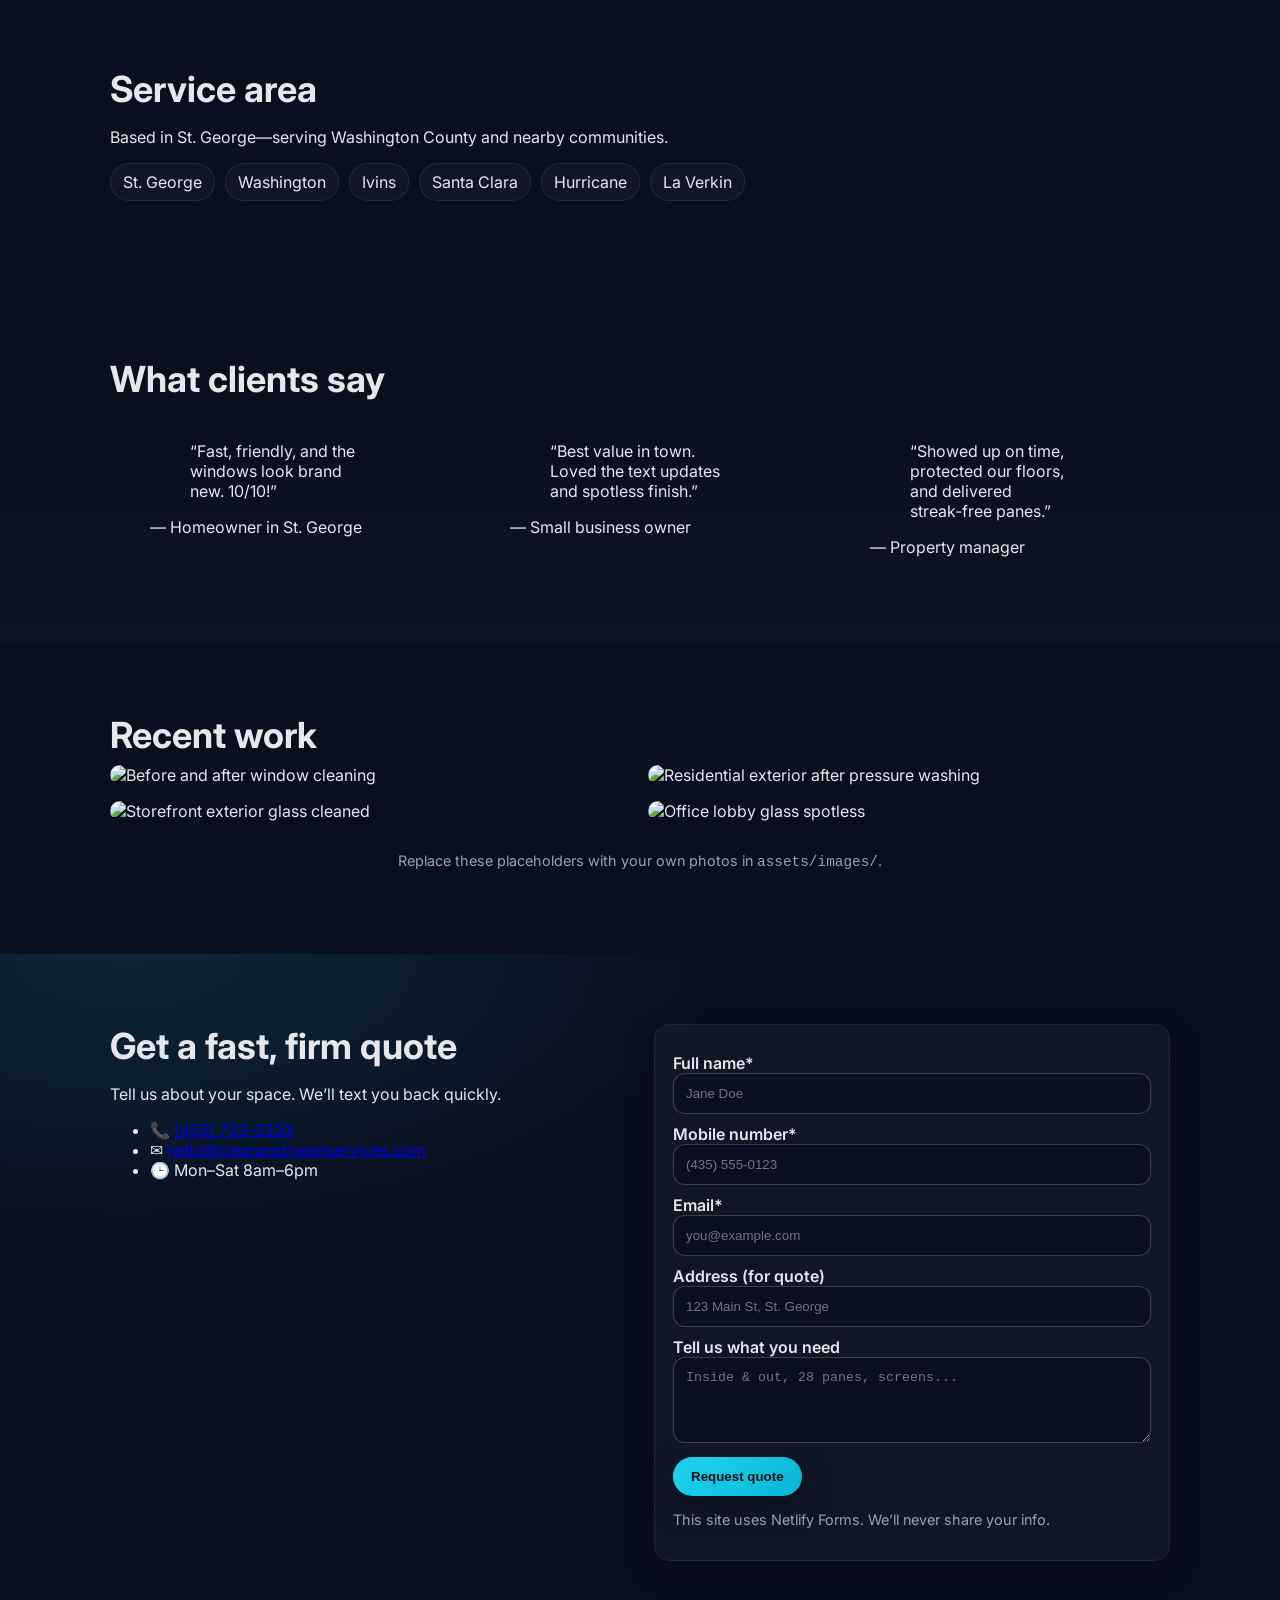
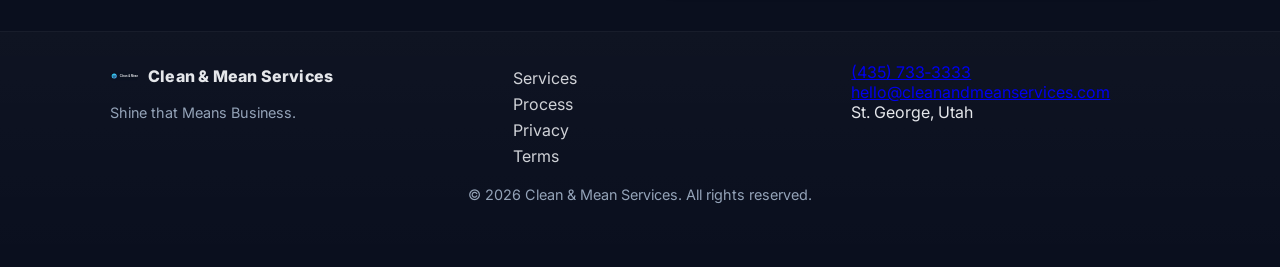
==== commit 05447027: "Rename top bar brand to Pain Free Window Solutions" ====
--- a/index.html
+++ b/index.html
@@ -16,7 +16,7 @@
 <body>
   <header class="site-header">
     <div class="container nav">
-      <a class="brand" href="/"><img class="logo" src="assets/images/logo.svg" alt="Clean &amp; Mean logo"/>Clean &amp; Mean Services</a>
+      <a class="brand" href="/"><img class="logo" src="assets/images/logo.svg" alt="Pain Free Window Solutions logo"/>Pain Free Window Solutions</a>
       <nav>
         <a href="#services">Services</a>
         <a href="#process">Process</a>
